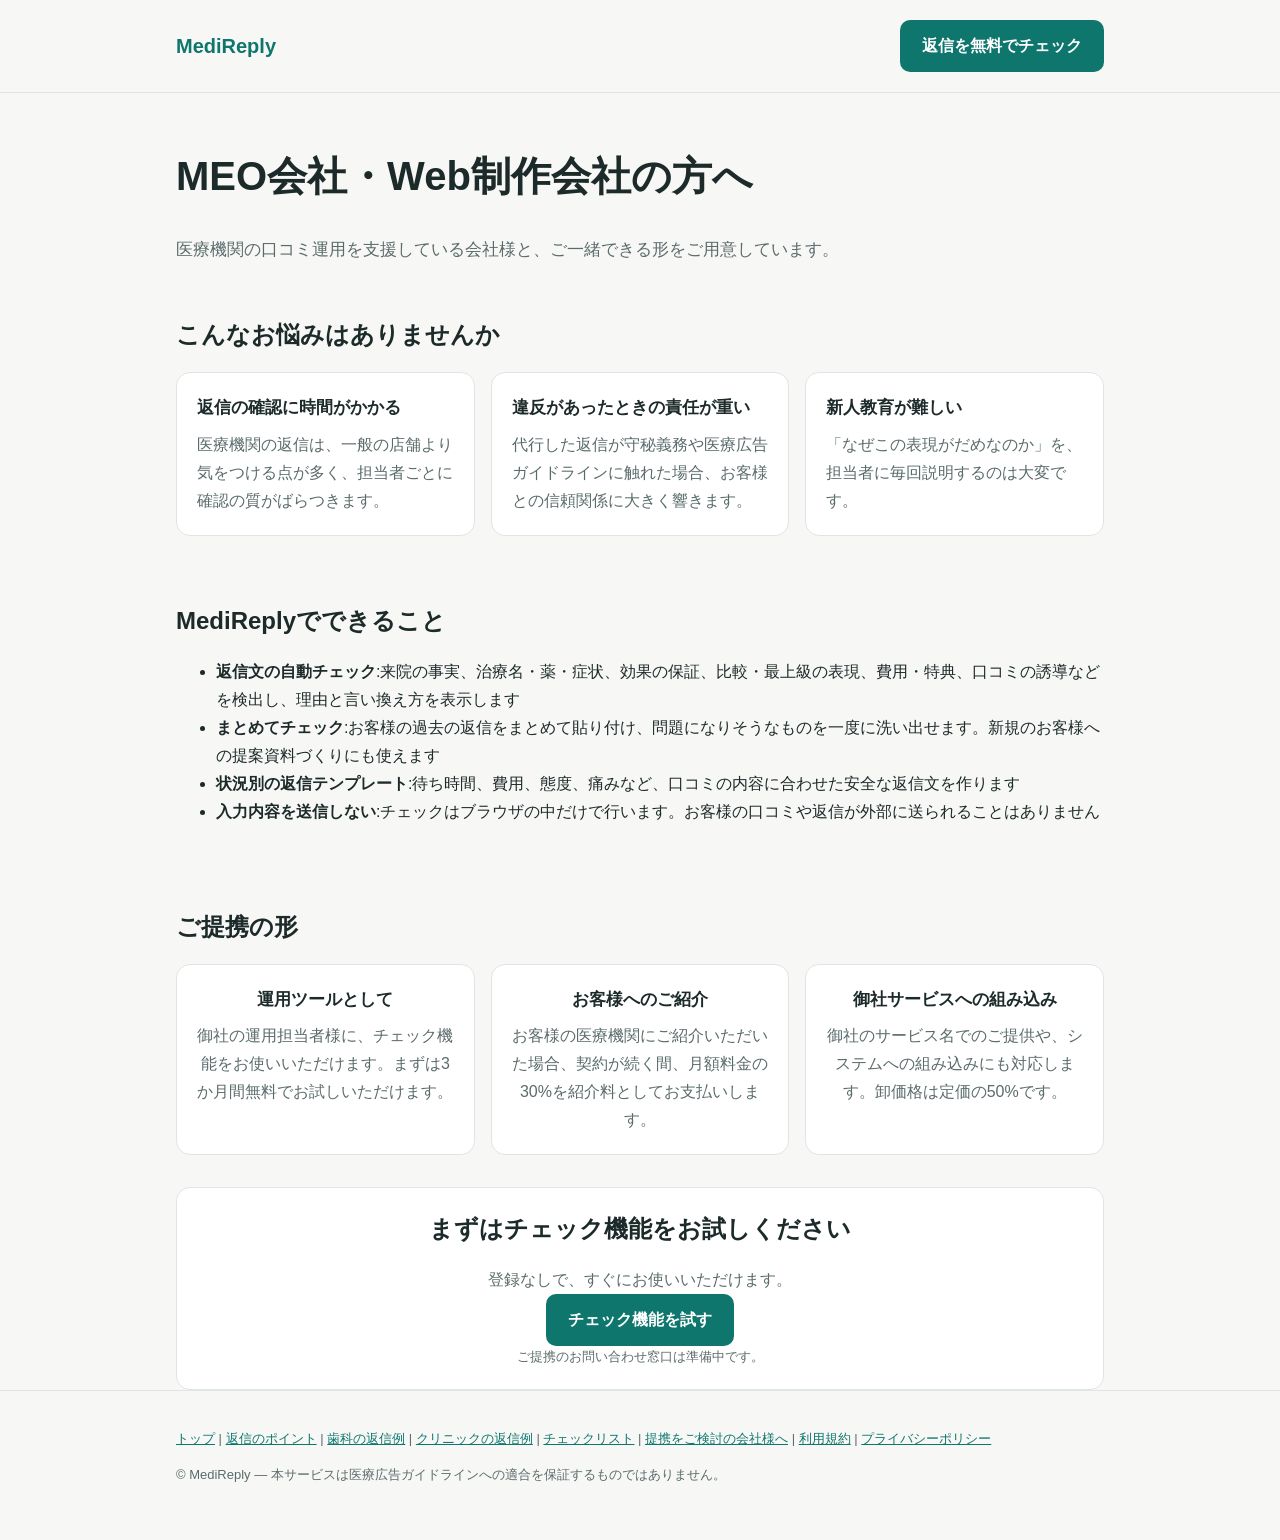
==== for-partners.html @ 038d6c78 "MediReply サイトを公開 Co-Authored-By: Claude Opus 5.5 <noreply@anthropic.com>" ====
<!doctype html>
<html lang="ja">
<head>
<meta charset="utf-8">
<meta name="viewport" content="width=device-width, initial-scale=1">
<title>MEO会社・Web制作会社の方へ|医療機関の口コミ返信チェックのご提携 | MediReply</title>
<meta name="description" content="歯科医院・クリニックの口コミ運用を支援している会社様向けのご案内です。返信文の守秘義務・医療広告ガイドラインのチェックを、運用担当者のツールとして、またはお客様向けサービスとしてご利用いただけます。">
<meta property="og:type" content="article">
<meta property="og:site_name" content="MediReply">
<meta property="og:title" content="MEO会社・Web制作会社の方へ|医療機関の口コミ返信チェックのご提携">
<meta property="og:description" content="歯科医院・クリニックの口コミ運用を支援している会社様向けのご案内です。返信文の守秘義務・医療広告ガイドラインのチェックを、運用担当者のツールとして、またはお客様向けサービスとしてご利用いただけます。">
<link rel="stylesheet" href="style.css">
</head>
<body>
<!-- build_static.py が自動で作るファイル。直接編集しない。 -->
<header><div class="wrap"><a class="logo" href="index.html">MediReply</a><a class="btn" href="index.html#tool">返信を無料でチェック</a></div></header>
<main class="wrap">
  <div class="hero"><h1>MEO会社・Web制作会社の方へ</h1></div>

  <p class="hero-lead">医療機関の口コミ運用を支援している会社様と、ご一緒できる形をご用意しています。</p>

  <section>
    <h2>こんなお悩みはありませんか</h2>
    <div class="grid">
      <div class="card"><h3>返信の確認に時間がかかる</h3><p>医療機関の返信は、一般の店舗より気をつける点が多く、担当者ごとに確認の質がばらつきます。</p></div>
      <div class="card"><h3>違反があったときの責任が重い</h3><p>代行した返信が守秘義務や医療広告ガイドラインに触れた場合、お客様との信頼関係に大きく響きます。</p></div>
      <div class="card"><h3>新人教育が難しい</h3><p>「なぜこの表現がだめなのか」を、担当者に毎回説明するのは大変です。</p></div>
    </div>
  </section>

  <section>
    <h2>MediReplyでできること</h2>
    <ul>
      <li><b>返信文の自動チェック</b>:来院の事実、治療名・薬・症状、効果の保証、比較・最上級の表現、費用・特典、口コミの誘導などを検出し、理由と言い換え方を表示します</li>
      <li><b>まとめてチェック</b>:お客様の過去の返信をまとめて貼り付け、問題になりそうなものを一度に洗い出せます。新規のお客様への提案資料づくりにも使えます</li>
      <li><b>状況別の返信テンプレート</b>:待ち時間、費用、態度、痛みなど、口コミの内容に合わせた安全な返信文を作ります</li>
      <li><b>入力内容を送信しない</b>:チェックはブラウザの中だけで行います。お客様の口コミや返信が外部に送られることはありません</li>
    </ul>
  </section>

  <section>
    <h2>ご提携の形</h2>
    <div class="grid">
      <div class="card price"><h3>運用ツールとして</h3><p>御社の運用担当者様に、チェック機能をお使いいただけます。まずは3か月間無料でお試しいただけます。</p></div>
      <div class="card price"><h3>お客様へのご紹介</h3><p>お客様の医療機関にご紹介いただいた場合、契約が続く間、月額料金の30%を紹介料としてお支払いします。</p></div>
      <div class="card price"><h3>御社サービスへの組み込み</h3><p>御社のサービス名でのご提供や、システムへの組み込みにも対応します。卸価格は定価の50%です。</p></div>
    </div>
  </section>

  <section class="card cta">
    <h2>まずはチェック機能をお試しください</h2>
    <p>登録なしで、すぐにお使いいただけます。</p>
    <p><a class="btn" href="index.html#tool">チェック機能を試す</a></p>
    <p class="note">ご提携のお問い合わせ窓口は準備中です。</p>
  </section>
</main>
<footer><div class="wrap">
  <p><a href="index.html">トップ</a> | <a href="guide.html">返信のポイント</a> | <a href="examples-dental.html">歯科の返信例</a> | <a href="examples-clinic.html">クリニックの返信例</a> | <a href="checklist.html">チェックリスト</a> | <a href="for-partners.html">提携をご検討の会社様へ</a> | <a href="terms.html">利用規約</a> | <a href="privacy.html">プライバシーポリシー</a></p>
  <p>© MediReply — 本サービスは医療広告ガイドラインへの適合を保証するものではありません。</p>
</div></footer>
</body>
</html>
---- style.css ----
:root{--bg:#f7f8f6;--card:#fff;--ink:#1d2a2a;--sub:#5b6b6b;--line:#dfe5e3;--brand:#0f766e;--brand-ink:#fff;--ng:#b42318;--ng-bg:#fdecea;--warn:#8a5a00;--warn-bg:#fff4dc;--ok:#067647;--ok-bg:#e7f6ec}
@media (prefers-color-scheme:dark){:root{--bg:#111716;--card:#18201f;--ink:#e6eeec;--sub:#9fb0ad;--line:#2a3533;--brand:#2dd4bf;--brand-ink:#05201d;--ng:#ff8a80;--ng-bg:#3a1714;--warn:#ffcf70;--warn-bg:#352a10;--ok:#6ee7a8;--ok-bg:#10301f}}
*{box-sizing:border-box}
body{margin:0;background:var(--bg);color:var(--ink);font-family:"Hiragino Sans","Noto Sans JP","Yu Gothic UI",sans-serif;line-height:1.75}
a{color:var(--brand)}
.wrap{max-width:960px;margin:0 auto;padding:0 16px}
header{padding:20px 0;border-bottom:1px solid var(--line)}
header .wrap{display:flex;justify-content:space-between;align-items:center;gap:12px}
.logo{font-weight:800;font-size:20px;color:var(--brand);text-decoration:none}
.hero{padding:56px 0 32px}
.hero h1{font-size:clamp(26px,4.5vw,40px);line-height:1.35;margin:0 0 16px}
.hero p{color:var(--sub);font-size:17px;max-width:640px}
.btn{display:inline-block;background:var(--brand);color:var(--brand-ink);border:0;border-radius:10px;padding:12px 22px;font-size:16px;font-weight:700;cursor:pointer;text-decoration:none}
.btn:disabled{opacity:.6;cursor:wait}
section{padding:32px 0}
h2{font-size:24px;margin:0 0 16px}
.grid{display:grid;gap:16px;grid-template-columns:repeat(auto-fit,minmax(240px,1fr))}
.card{background:var(--card);border:1px solid var(--line);border-radius:14px;padding:20px}
.card h3{margin:0 0 8px;font-size:17px}
.card p{margin:0;color:var(--sub)}
.tabs{display:flex;gap:8px;margin-bottom:12px;flex-wrap:wrap}
.tab{background:transparent;border:1px solid var(--line);color:var(--ink);border-radius:999px;padding:6px 16px;cursor:pointer;font-size:15px}
.tab[aria-selected=true]{background:var(--brand);color:var(--brand-ink);border-color:var(--brand)}
label{display:block;font-weight:700;margin:12px 0 4px}
textarea,input,select{width:100%;font:inherit;color:var(--ink);background:var(--bg);border:1px solid var(--line);border-radius:10px;padding:10px}
textarea{min-height:120px;resize:vertical}
.row{display:grid;gap:12px;grid-template-columns:1fr 1fr}
@media (max-width:560px){.row{grid-template-columns:1fr}}
.result{margin-top:16px}
.status{border-radius:10px;padding:10px 14px;font-weight:700;margin-bottom:10px}
.status.ok{background:var(--ok-bg);color:var(--ok)}
.status.ng{background:var(--ng-bg);color:var(--ng)}
.reply{white-space:pre-wrap;background:var(--bg);border:1px solid var(--line);border-radius:10px;padding:12px}
mark.ng{background:var(--ng-bg);color:var(--ng);font-weight:700;border-radius:4px;padding:0 2px}
mark.warn{background:var(--warn-bg);color:var(--warn);font-weight:700;border-radius:4px;padding:0 2px}
.finding{border-left:4px solid var(--ng);padding:6px 12px;margin:8px 0;background:var(--card)}
.finding.warn{border-color:var(--warn)}
.finding small{color:var(--sub)}
.price{text-align:center}
.price .yen{font-size:30px;font-weight:800}
.price ul{text-align:left;padding-left:20px;color:var(--sub)}
.note{font-size:13px;color:var(--sub)}
footer{border-top:1px solid var(--line);padding:24px 0 40px;color:var(--sub);font-size:13px}
details{background:var(--card);border:1px solid var(--line);border-radius:12px;padding:12px 16px;margin:8px 0}
summary{font-weight:700;cursor:pointer}
/* 返信例ページ */
.toc{columns:2;padding-left:20px}
@media (max-width:560px){.toc{columns:1}}
.example{margin:24px 0}
.example h2{font-size:20px}
.quote{color:var(--sub);border-left:4px solid var(--line);padding:4px 12px;margin:8px 0}
.pair{display:grid;gap:12px;grid-template-columns:1fr 1fr}
@media (max-width:720px){.pair{grid-template-columns:1fr}}
.pair .label{font-weight:700;margin-bottom:4px}
.pair .bad .label{color:var(--ng)}
.pair .good .label{color:var(--ok)}
.point{margin-top:12px}
.cta{text-align:center}
.hero-lead{color:var(--sub);font-size:17px;margin-top:-16px}
/* チェックリスト */
.checklist label{display:flex;gap:10px;align-items:flex-start;font-weight:400;margin:8px 0}
.checklist input{width:auto;margin-top:6px}
.checklist h2{font-size:18px;margin-top:20px}
.print-only{display:none}
@media print{header,footer,.no-print,.btn{display:none!important}.print-only{display:block}body{background:#fff;color:#000}.card{border:1px solid #999}}
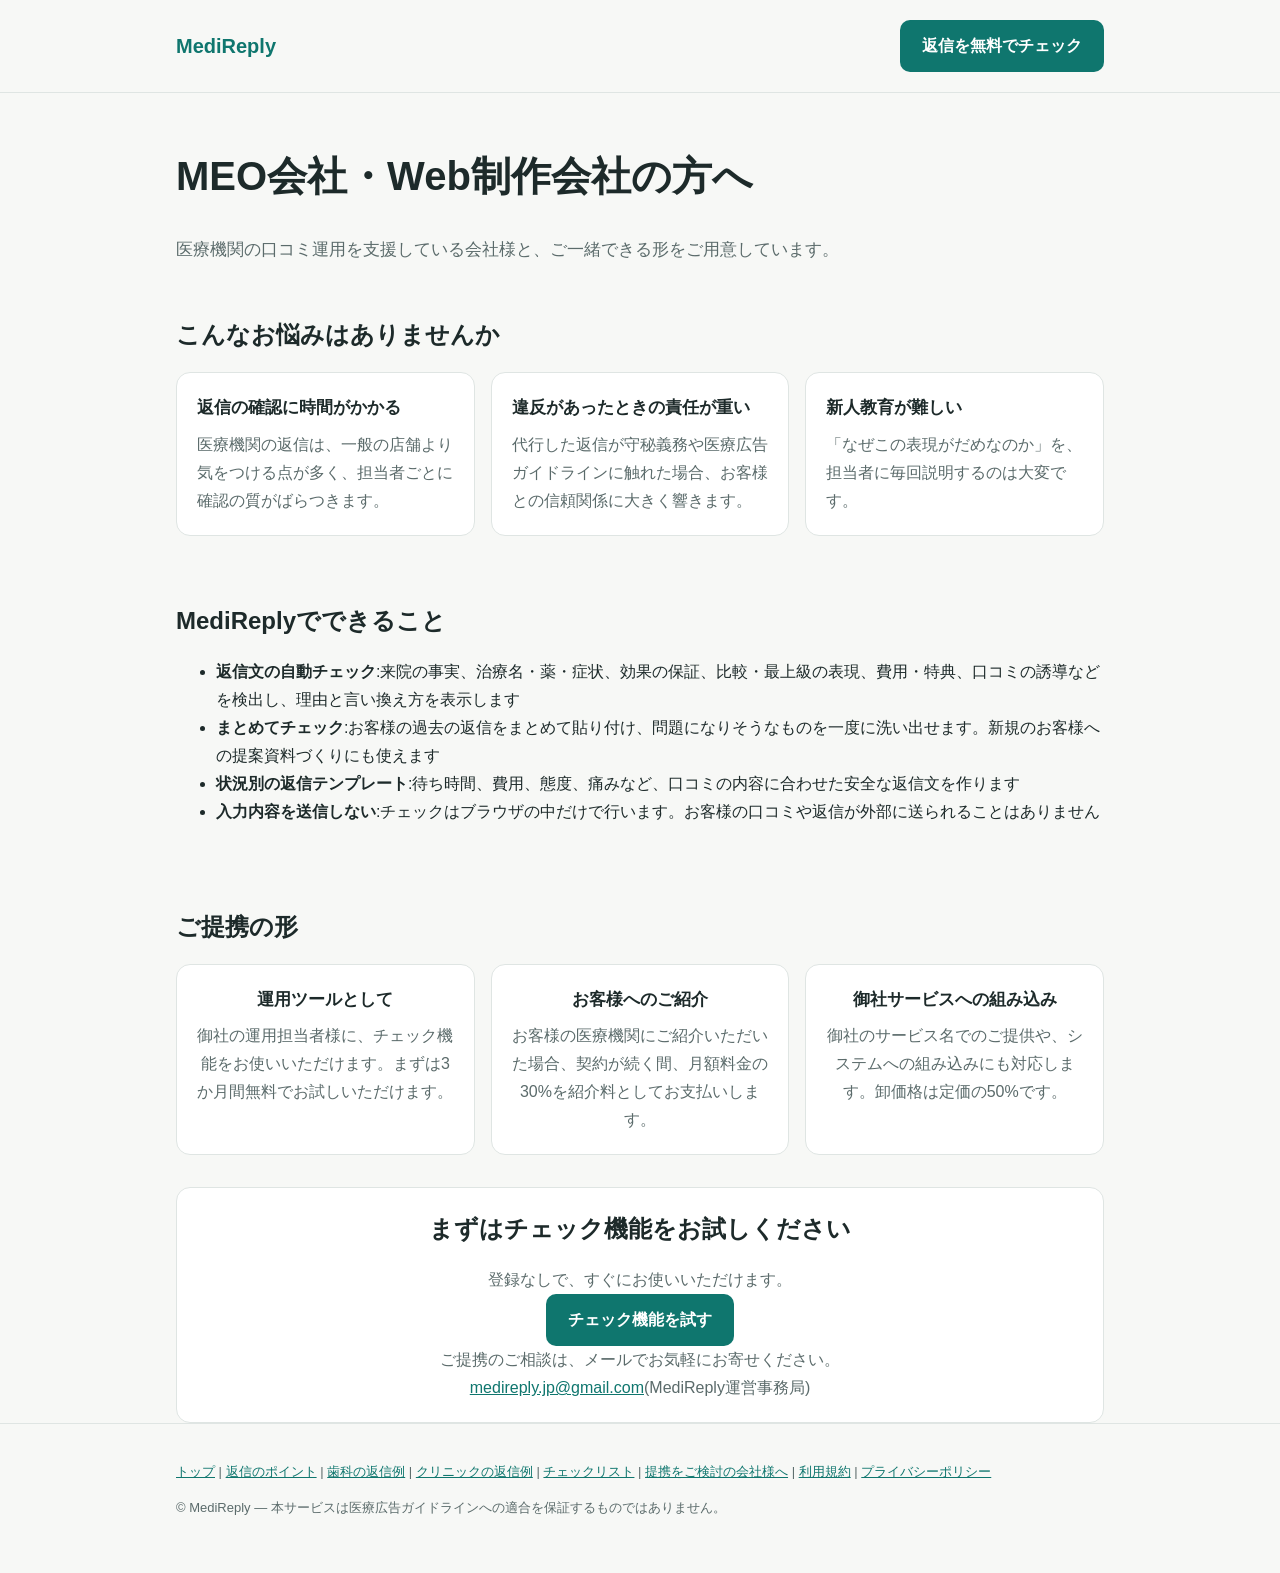
==== commit ef9e928f: "問い合わせ先のメールアドレスを追加 Co-Authored-By: Claude Opus 5.5 <noreply@anthropic.com>" ====
--- a/for-partners.html
+++ b/for-partners.html
@@ -51,7 +51,8 @@
     <h2>まずはチェック機能をお試しください</h2>
     <p>登録なしで、すぐにお使いいただけます。</p>
     <p><a class="btn" href="index.html#tool">チェック機能を試す</a></p>
-    <p class="note">ご提携のお問い合わせ窓口は準備中です。</p>
+    <p>ご提携のご相談は、メールでお気軽にお寄せください。<br>
+      <a href="mailto:medireply.jp@gmail.com?subject=%E3%81%94%E6%8F%90%E6%90%BA%E3%81%AE%E3%81%94%E7%9B%B8%E8%AB%87">medireply.jp@gmail.com</a>(MediReply運営事務局)</p>
   </section>
 </main>
 <footer><div class="wrap">
